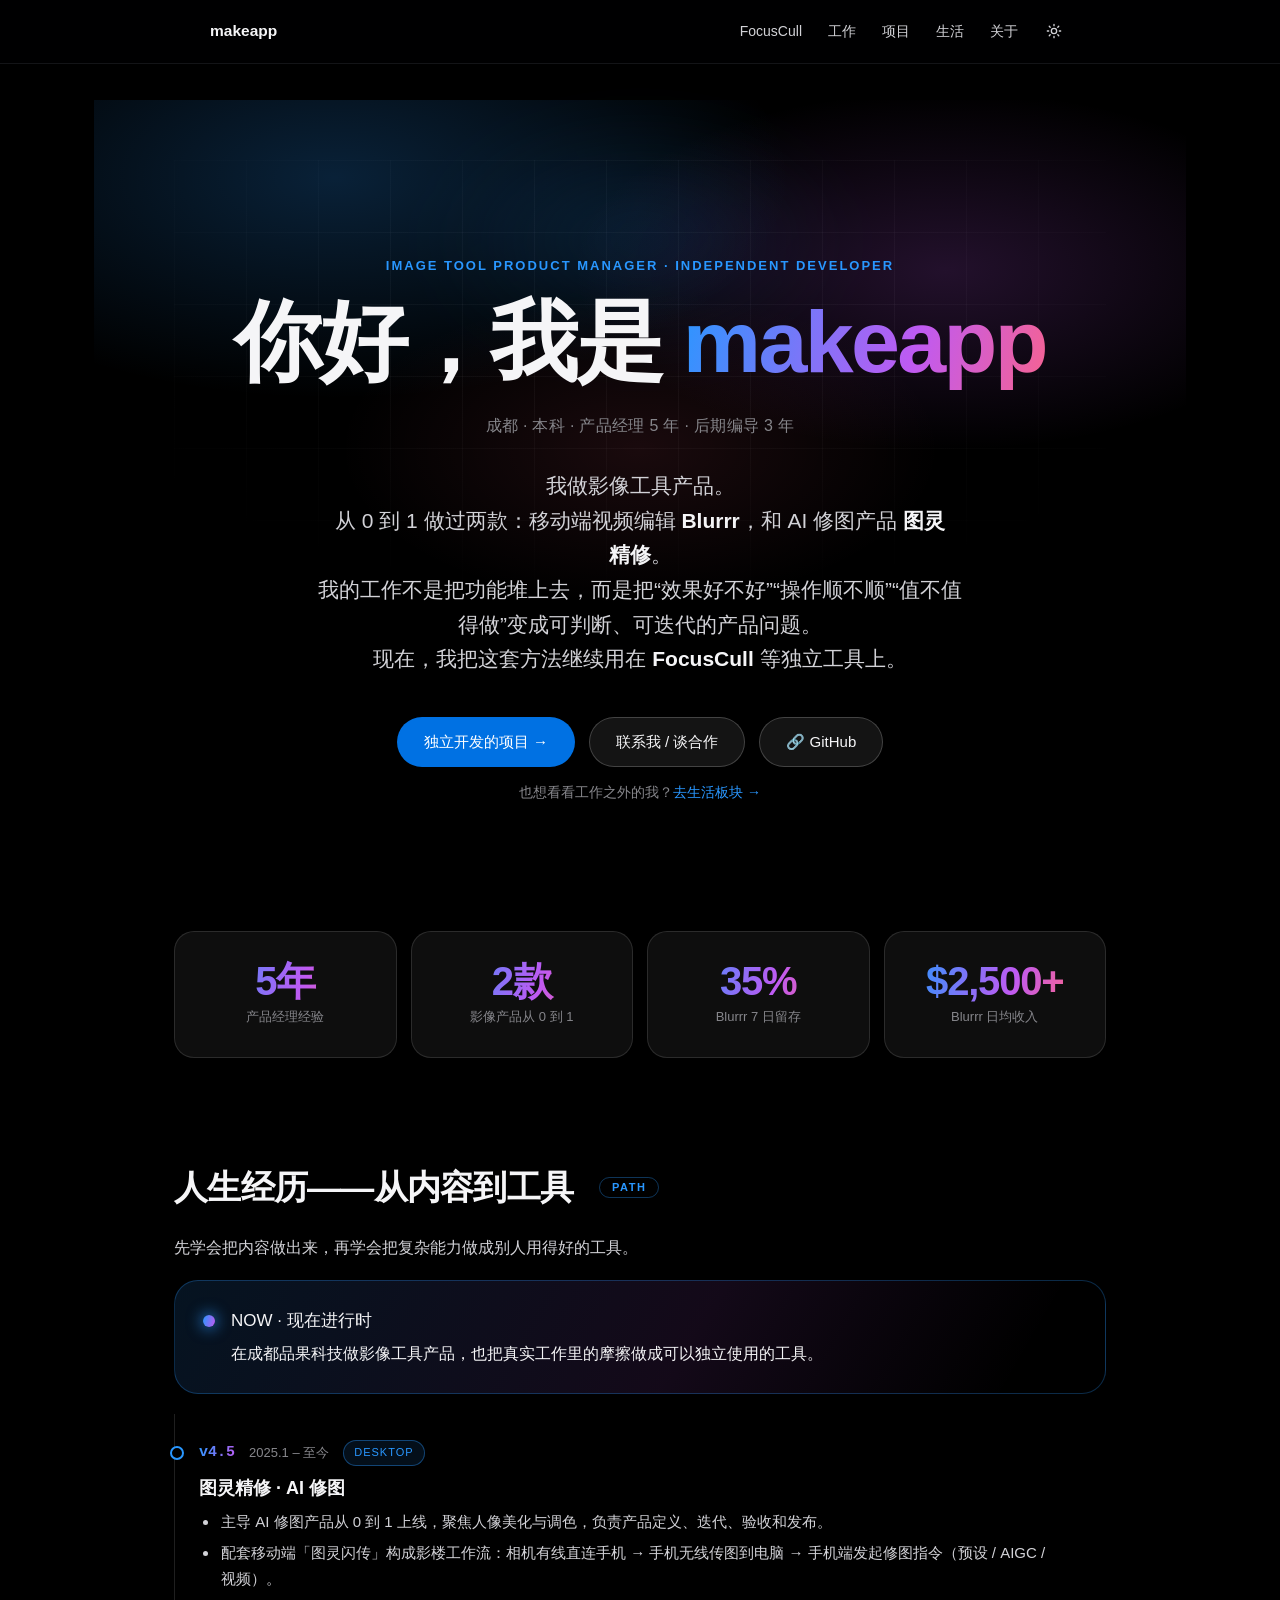
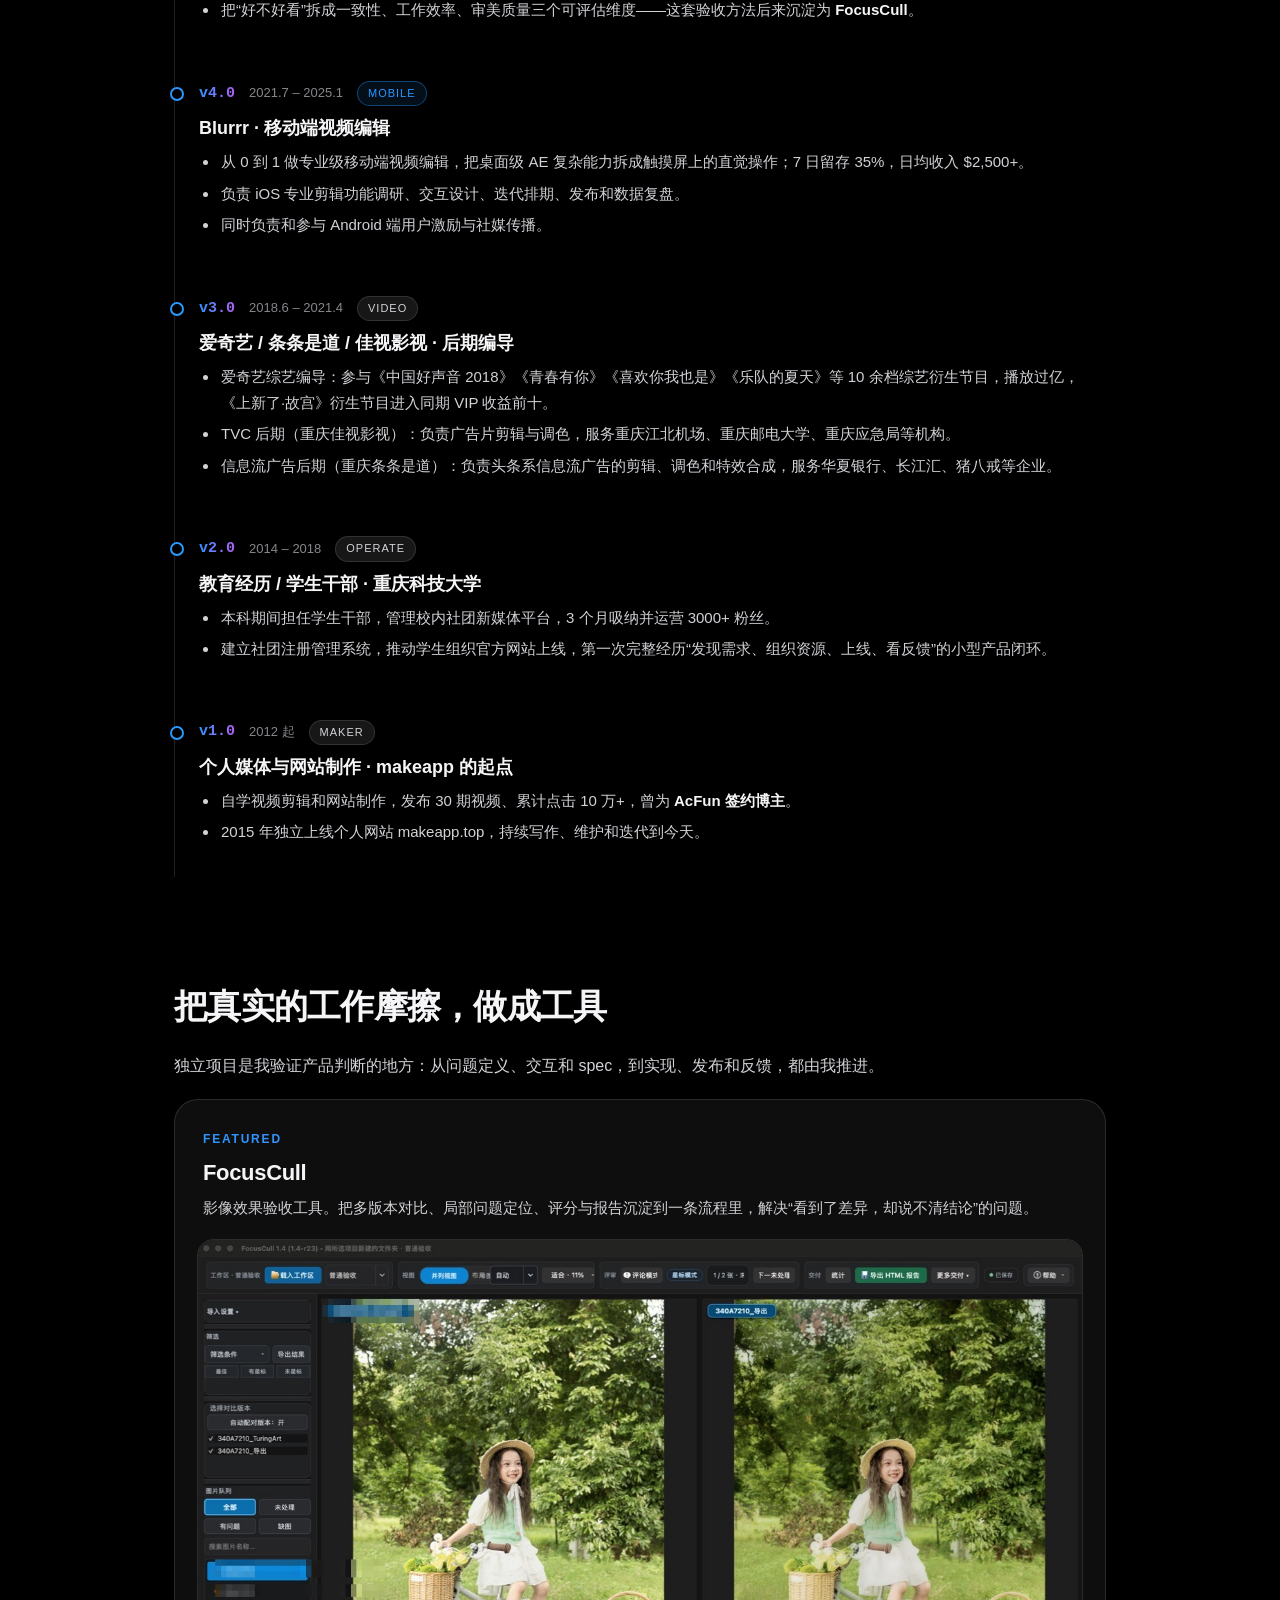
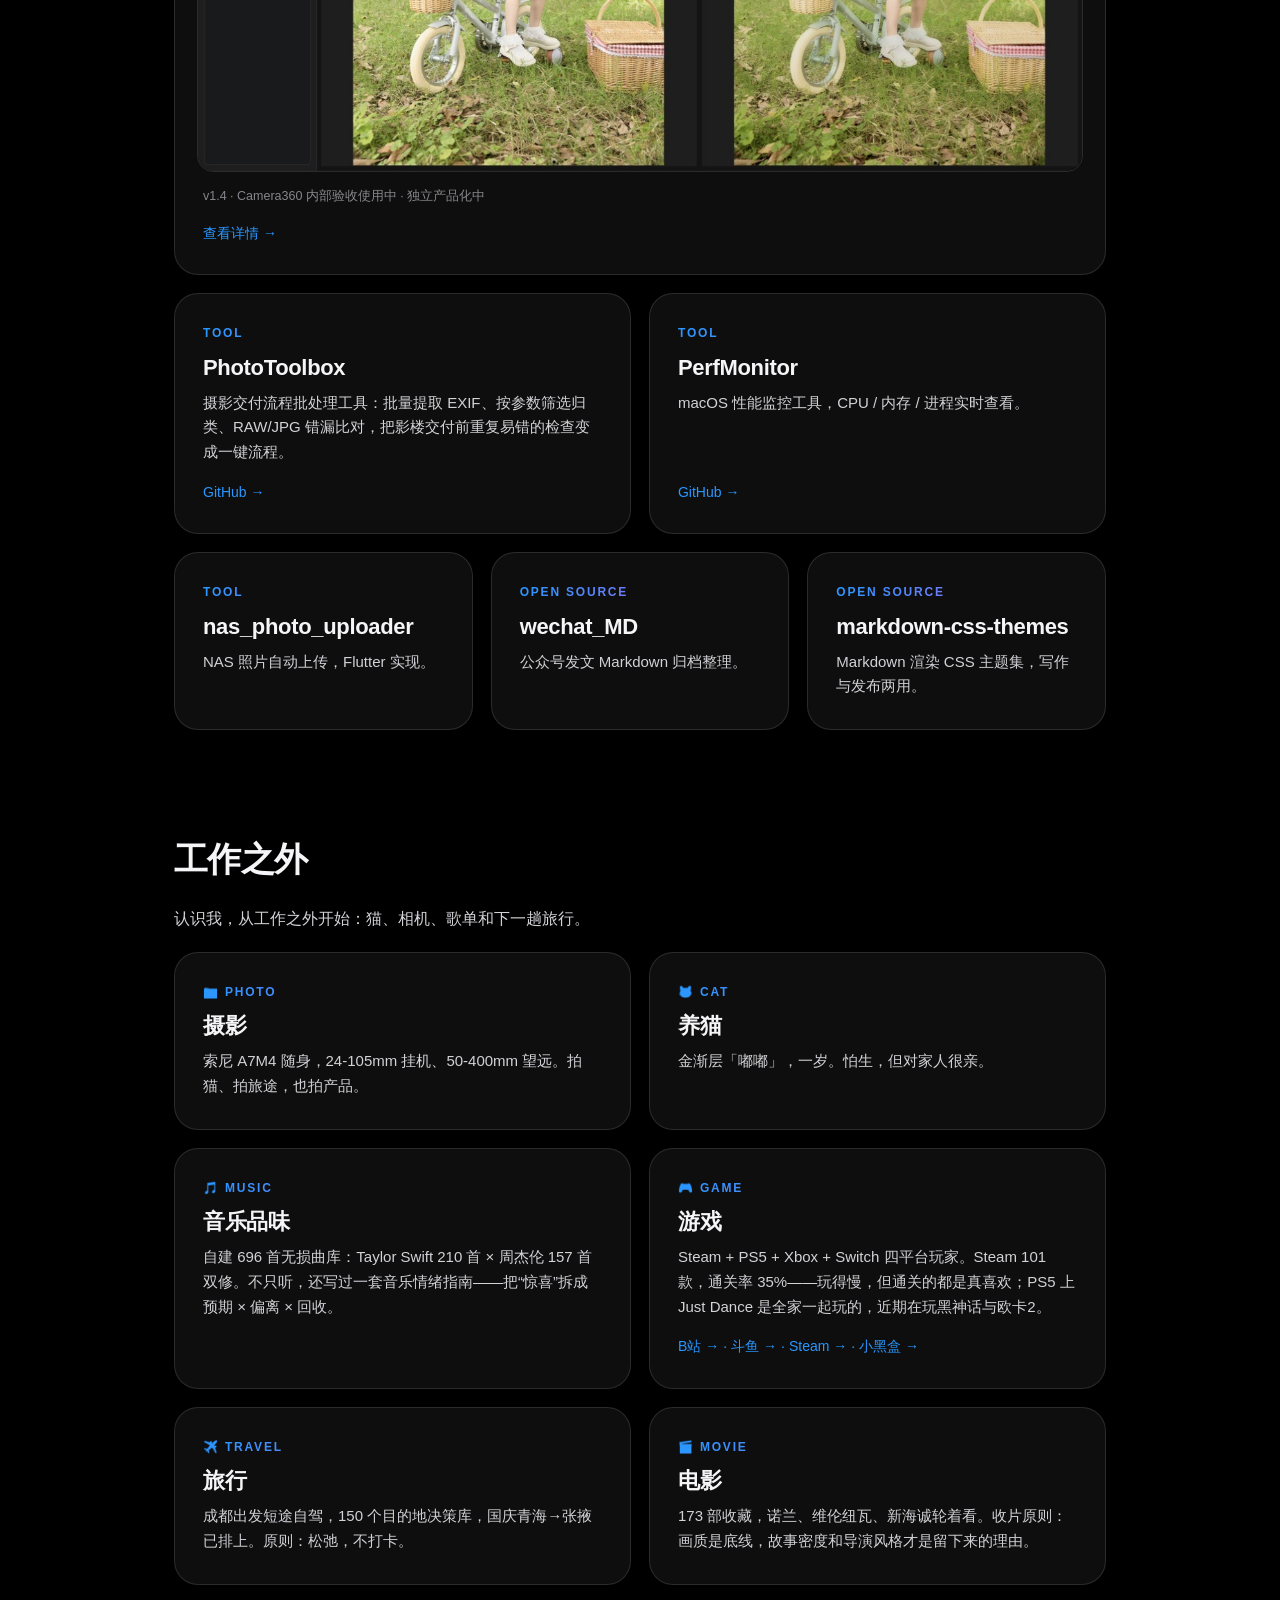
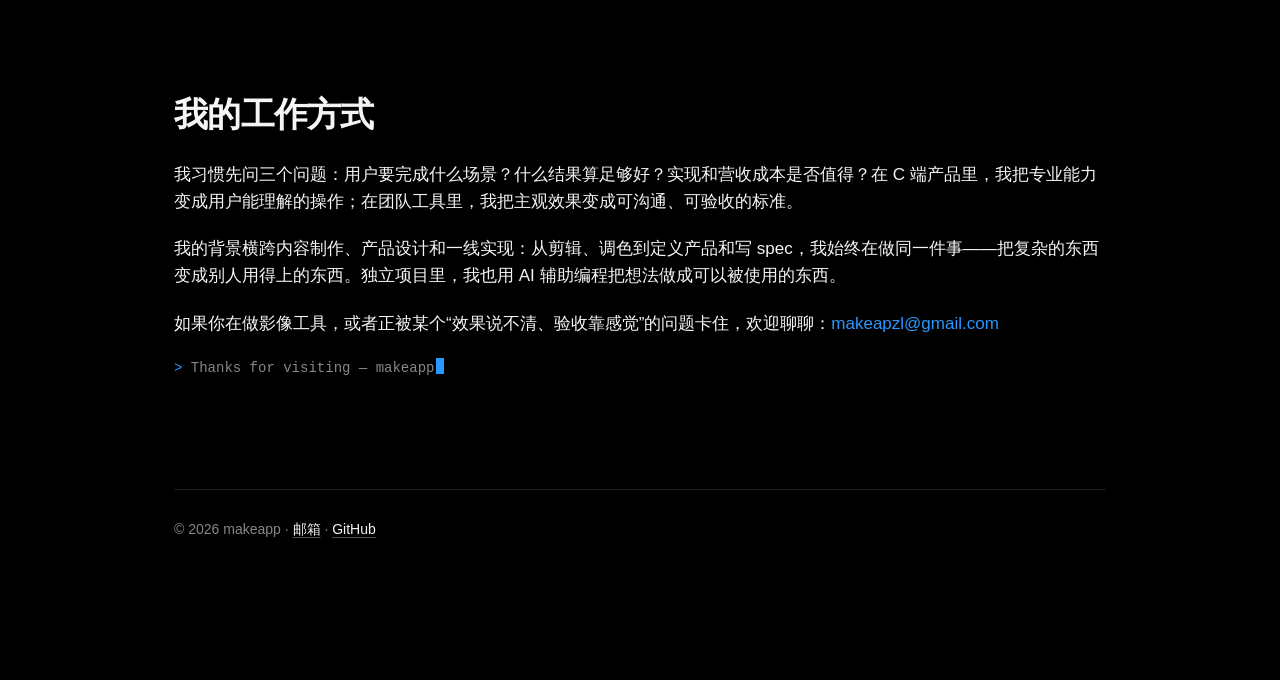
==== index.html @ 904ab768 "v7 Apple 质感正式版：全宽 FocusCull 卡 + 动效层 + 孤字修复" ====
<!DOCTYPE html>
<html lang="zh-CN">
<head>
  <meta charset="UTF-8">
  <meta name="viewport" content="width=device-width, initial-scale=1.0">
  <meta name="description" content="makeapp——影像工具产品经理与独立开发者。做过 Blurrr 移动端视频编辑、图灵精修 AI 修图，从 0 到 1 把复杂影像能力变成可用的产品。">
  <title>makeapp · 影像工具产品经理</title>
  <link rel="stylesheet" href="./site.css?v=7.2">
  <script src="./nav.js" defer></script>
  <script src="./effects.js" defer></script>
</head>
<body>
  <main class="site">

    <!-- ① Hero：你是谁 / 你能干嘛 / 怎么找你 -->
    <section id="hero" class="hero">
      <div class="hero-grid" aria-hidden="true"></div>
      <p class="kicker">IMAGE TOOL PRODUCT MANAGER · INDEPENDENT DEVELOPER</p>
      <h1 data-tilt>你好，我是 <span class="accent">makeapp</span></h1>
      <p class="meta">成都 · 本科 · 产品经理 5 年 · 后期编导 3 年</p>
      <p class="intro">我做影像工具产品。<br>从 0 到 1 做过两款：移动端视频编辑 <strong>Blurrr</strong>，和 AI 修图产品 <strong>图灵精修</strong>。<br>我的工作不是把功能堆上去，而是把“效果好不好”“操作顺不顺”“值不值得做”变成可判断、可迭代的产品问题。<br>现在，我把这套方法继续用在 <strong>FocusCull</strong> 等独立工具上。</p>

      <div class="contact-row">
        <a class="contact-btn contact-btn--dark" href="#projects">独立开发的项目 →</a>
        <a class="contact-btn contact-btn--light" href="mailto:makeapzl@gmail.com">联系我 / 谈合作</a>
        <a class="contact-btn contact-btn--light" href="https://github.com/makeaplo" target="_blank" rel="noreferrer">🔗 GitHub</a>
      </div>
      <p class="small" style="margin-top:14px;">也想看看工作之外的我？<a href="#life" class="cl-link">去生活板块 →</a></p>
    </section>

    <!-- ② 数据条：可验证的数字 -->
    <section class="statbar" aria-label="数据概览">
      <div class="stat"><b>5年</b><span>产品经理经验</span></div>
      <div class="stat"><b>2款</b><span>影像产品从 0 到 1</span></div>
      <div class="stat"><b>35%</b><span>Blurrr 7 日留存</span></div>
      <div class="stat"><b>$2,500+</b><span>Blurrr 日均收入</span></div>
    </section>

    <!-- ③ 工作经历：从内容到工具 -->
    <section id="work">
      <h2>人生经历——从内容到工具 <span class="cl-badge">PATH</span></h2>
      <p class="meta">先学会把内容做出来，再学会把复杂能力做成别人用得好的工具。</p>
      <div class="cl-wrap">
        <div class="cl-now">
          <span class="cl-dot"></span>
          <div>
            <span class="no">NOW · 现在进行时</span>
            <p class="cl-now-text">在成都品果科技做影像工具产品，也把真实工作里的摩擦做成可以独立使用的工具。</p>
          </div>
        </div>

        <div class="cl-list">
          <div class="cl-item">
            <div class="cl-head"><span class="cl-ver">v4.5</span><span class="cl-date">2025.1 – 至今</span><span class="cl-tag cl-tag--accent">DESKTOP</span></div>
            <div class="cl-title">图灵精修 · AI 修图</div>
            <ul class="cl-notes">
              <li>主导 AI 修图产品从 0 到 1 上线，聚焦人像美化与调色，负责产品定义、迭代、验收和发布。</li>
              <li>配套移动端「图灵闪传」构成影楼工作流：相机有线直连手机 → 手机无线传图到电脑 → 手机端发起修图指令（预设 / AIGC / 视频）。</li>
              <li>把“好不好看”拆成一致性、工作效率、审美质量三个可评估维度——这套验收方法后来沉淀为 <strong>FocusCull</strong>。</li>
            </ul>
          </div>

          <div class="cl-item">
            <div class="cl-head"><span class="cl-ver">v4.0</span><span class="cl-date">2021.7 – 2025.1</span><span class="cl-tag cl-tag--accent">MOBILE</span></div>
            <div class="cl-title">Blurrr · 移动端视频编辑</div>
            <ul class="cl-notes">
              <li>从 0 到 1 做专业级移动端视频编辑，把桌面级 AE 复杂能力拆成触摸屏上的直觉操作；7 日留存 35%，日均收入 $2,500+。</li>
              <li>负责 iOS 专业剪辑功能调研、交互设计、迭代排期、发布和数据复盘。</li>
              <li>同时负责和参与 Android 端用户激励与社媒传播。</li>
            </ul>
          </div>

          <div class="cl-item">
            <div class="cl-head"><span class="cl-ver">v3.0</span><span class="cl-date">2018.6 – 2021.4</span><span class="cl-tag">VIDEO</span></div>
            <div class="cl-title">爱奇艺 / 条条是道 / 佳视影视 · 后期编导</div>
            <ul class="cl-notes">
              <li>爱奇艺综艺编导：参与《中国好声音 2018》《青春有你》《喜欢你我也是》《乐队的夏天》等 10 余档综艺衍生节目，播放过亿，《上新了·故宫》衍生节目进入同期 VIP 收益前十。</li>
              <li>TVC 后期（重庆佳视影视）：负责广告片剪辑与调色，服务重庆江北机场、重庆邮电大学、重庆应急局等机构。</li>
              <li>信息流广告后期（重庆条条是道）：负责头条系信息流广告的剪辑、调色和特效合成，服务华夏银行、长江汇、猪八戒等企业。</li>
            </ul>
          </div>

          <div class="cl-item">
            <div class="cl-head"><span class="cl-ver">v2.0</span><span class="cl-date">2014 – 2018</span><span class="cl-tag">OPERATE</span></div>
            <div class="cl-title">教育经历 / 学生干部 · 重庆科技大学</div>
            <ul class="cl-notes">
              <li>本科期间担任学生干部，管理校内社团新媒体平台，3 个月吸纳并运营 3000+ 粉丝。</li>
              <li>建立社团注册管理系统，推动学生组织官方网站上线，第一次完整经历“发现需求、组织资源、上线、看反馈”的小型产品闭环。</li>
            </ul>
          </div>

          <div class="cl-item">
            <div class="cl-head"><span class="cl-ver">v1.0</span><span class="cl-date">2012 起</span><span class="cl-tag">MAKER</span></div>
            <div class="cl-title">个人媒体与网站制作 · makeapp 的起点</div>
            <ul class="cl-notes">
              <li>自学视频剪辑和网站制作，发布 30 期视频、累计点击 10 万+，曾为 <strong>AcFun 签约博主</strong>。</li>
              <li>2015 年独立上线个人网站 makeapp.top，持续写作、维护和迭代到今天。</li>
            </ul>
          </div>

        </div>
      </div>
    </section>



    <!-- ④ 个人项目 -->
    <section id="projects">
      <h2>把真实的工作摩擦，做成工具</h2>
      <p class="meta">独立项目是我验证产品判断的地方：从问题定义、交互和 spec，到实现、发布和反馈，都由我推进。</p>
      <div class="bento">
        <a class="card card--wide" href="./focuscull/">
          <span class="no">FEATURED</span>
          <span class="t">FocusCull</span>
          <p class="d">影像效果验收工具。把多版本对比、局部问题定位、评分与报告沉淀到一条流程里，解决“看到了差异，却说不清结论”的问题。</p>
          <div class="card-media"><img src="./focuscull/focuscull-real.jpg" alt="FocusCull 1.4 真实运行界面：并列对比、版本选择和验收工具栏" loading="lazy"></div>
          <span class="aud">v1.4 · Camera360 内部验收使用中 · 独立产品化中</span>
          <span class="go">查看详情 →</span>
        </a>

        <a class="card card--half" href="https://github.com/makeaplo/photo_toolbox" target="_blank" rel="noreferrer">
          <span class="no">TOOL</span>
          <span class="t">PhotoToolbox</span>
          <p class="d">摄影交付流程批处理工具：批量提取 EXIF、按参数筛选归类、RAW/JPG 错漏比对，把影楼交付前重复易错的检查变成一键流程。</p>
          <span class="go">GitHub →</span>
        </a>

        <a class="card card--half" href="https://github.com/makeaplo/PerfMonitor" target="_blank" rel="noreferrer">
          <span class="no">TOOL</span>
          <span class="t">PerfMonitor</span>
          <p class="d">macOS 性能监控工具，CPU / 内存 / 进程实时查看。</p>
          <span class="go">GitHub →</span>
        </a>

        <a class="card card--third" href="https://github.com/makeaplo/nas_photo_uploader" target="_blank" rel="noreferrer">
          <span class="no">TOOL</span>
          <span class="t">nas_photo_uploader</span>
          <p class="d">NAS 照片自动上传，Flutter 实现。</p>
        </a>

        <a class="card card--third" href="https://github.com/makeaplo/wechat_MD" target="_blank" rel="noreferrer">
          <span class="no">OPEN SOURCE</span>
          <span class="t">wechat_MD</span>
          <p class="d">公众号发文 Markdown 归档整理。</p>
        </a>

        <a class="card card--third" href="https://github.com/makeaplo/markdown-css-themes" target="_blank" rel="noreferrer">
          <span class="no">OPEN SOURCE</span>
          <span class="t">markdown-css-themes</span>
          <p class="d">Markdown 渲染 CSS 主题集，写作与发布两用。</p>
        </a>
      </div>
    </section>

    <!-- ⑤ 生活 -->
    <section id="life">
      <h2>工作之外</h2>
      <p class="meta">认识我，从工作之外开始：猫、相机、歌单和下一趟旅行。</p>
      <div class="bento">
        <div class="card card--half">
          <span class="no">📷 PHOTO</span>
          <span class="t">摄影</span>
          <p class="d">索尼 A7M4 随身，24-105mm 挂机、50-400mm 望远。拍猫、拍旅途，也拍产品。</p>
        </div>
        <div class="card card--half">
          <span class="no">🐱 CAT</span>
          <span class="t">养猫</span>
          <p class="d">金渐层「嘟嘟」，一岁。怕生，但对家人很亲。</p>
        </div>
        <div class="card card--half">
          <span class="no">🎵 MUSIC</span>
          <span class="t">音乐品味</span>
          <p class="d">自建 696 首无损曲库：Taylor Swift 210 首 × 周杰伦 157 首双修。不只听，还写过一套音乐情绪指南——把“惊喜”拆成预期 × 偏离 × 回收。</p>
        </div>
        <div class="card card--half">
          <span class="no">🎮 GAME</span>
          <span class="t">游戏</span>
          <p class="d">Steam + PS5 + Xbox + Switch 四平台玩家。Steam 101 款，通关率 35%——玩得慢，但通关的都是真喜欢；PS5 上 Just Dance 是全家一起玩的，近期在玩黑神话与欧卡2。</p>
          <span class="go"><a href="https://space.bilibili.com/164620" target="_blank" rel="noreferrer">B站 →</a> · <a href="https://www.douyu.com/3869" target="_blank" rel="noreferrer">斗鱼 →</a> · <a href="https://steamcommunity.com/profiles/76561198073465820/" target="_blank" rel="noreferrer">Steam →</a> · <a href="https://web.xiaoheihe.cn/account/game_asset_statistic/home?user_id=15076061" target="_blank" rel="noreferrer">小黑盒 →</a></span>
        </div>
        <div class="card card--half">
          <span class="no">✈️ TRAVEL</span>
          <span class="t">旅行</span>
          <p class="d">成都出发短途自驾，150 个目的地决策库，国庆青海→张掖已排上。原则：松弛，不打卡。</p>
        </div>
        <div class="card card--half">
          <span class="no">🎬 MOVIE</span>
          <span class="t">电影</span>
          <p class="d">173 部收藏，诺兰、维伦纽瓦、新海诚轮着看。收片原则：画质是底线，故事密度和导演风格才是留下来的理由。</p>
        </div>
      </div>
    </section>

    <!-- ⑥ 关于 -->
    <section id="about">
      <h2>我的工作方式</h2>
      <p>我习惯先问三个问题：用户要完成什么场景？什么结果算足够好？实现和营收成本是否值得？在 C 端产品里，我把专业能力变成用户能理解的操作；在团队工具里，我把主观效果变成可沟通、可验收的标准。</p>
      <p>我的背景横跨内容制作、产品设计和一线实现：从剪辑、调色到定义产品和写 spec，我始终在做同一件事——把复杂的东西变成别人用得上的东西。独立项目里，我也用 AI 辅助编程把想法做成可以被使用的东西。</p>
      <p>如果你在做影像工具，或者正被某个“效果说不清、验收靠感觉”的问题卡住，欢迎聊聊：<a href="mailto:makeapzl@gmail.com" class="cl-link">makeapzl@gmail.com</a></p>
    </section>

    <!-- ⑦ 页脚 -->
    <footer class="site-footer">
      <p class="small">© <span id="year">2026</span> makeapp · <a href="mailto:makeapzl@gmail.com">邮箱</a> · <a href="https://github.com/makeaplo" target="_blank" rel="noreferrer">GitHub</a></p>
    </footer>

  </main>
  <script>document.getElementById('year').textContent = new Date().getFullYear();</script>
</body>
</html>
---- site.css ----
/* 个人网站 v7 · Apple 质感（深黑画布 #000 + 蓝→紫→粉多彩渐变）
 * 风格参考：apple.com.cn 产品页 —— 超大排版 / 渐变标题 / 玻璃卡片 / 大圆角 / 沉浸光晕
 * 改风格 = 只改 :root 变量 + 少量圆角/字号
 */
:root {
  --bg: #000000;
  --bg-soft: #08080a;
  --text: #f5f5f7;
  --muted: #d2d2d7;
  --light: #86868b;
  --fill: rgba(255, 255, 255, .055);
  --fill-strong: rgba(255, 255, 255, .09);
  --link: var(--text);
  --link-underline: rgba(245, 245, 247, .32);
  --link-underline-hover: var(--text);
  --code-bg: #0c0c0e;
  --invert-bg: #0071e3;            /* Apple 蓝按钮 */
  --invert-text: #ffffff;
  --accent: #2997ff;               /* Apple 链接蓝 */
  --accent-2: #bf5af2;             /* 紫 */
  --accent-3: #ff6482;             /* 粉 */
  --hairline: rgba(255, 255, 255, .12);
  --max: 980px;                    /* Apple 容器更宽，排版更舒展 */
  --sans: "SF Pro Display", "Inter", ui-sans-serif, -apple-system, BlinkMacSystemFont, "PingFang SC", "Microsoft YaHei", sans-serif;
  color-scheme: dark;
}
:root[data-theme="light"] {
  --bg: #ffffff;
  --bg-soft: #fafafa;
  --text: #1d1d1f;
  --muted: #424245;
  --light: #86868b;
  --fill: rgba(0, 0, 0, .045);
  --fill-strong: rgba(0, 0, 0, .08);
  --link: var(--text);
  --link-underline: rgba(29, 29, 31, .3);
  --link-underline-hover: var(--text);
  --code-bg: #f5f5f7;
  --invert-bg: #0071e3;
  --invert-text: #ffffff;
  --accent: #0066cc;
  --accent-2: #af52de;
  --accent-3: #ff375f;
  --hairline: rgba(0, 0, 0, .12);
  color-scheme: light;
}
* { box-sizing: border-box; }
html { scroll-behavior: smooth; scroll-padding-top: 88px; }
body {
  margin: 0; color: var(--text); background: var(--bg);
  font-family: var(--sans); font-size: 17px; line-height: 1.6;
  -webkit-font-smoothing: antialiased; text-rendering: optimizeLegibility;
  transition: background-color 180ms ease, color 180ms ease;
}
.site { max-width: var(--max); margin: 0 auto; padding: 96px 24px 120px; }

/* ---- Hero：Apple 式超大标题 + 渐变 + 沉浸光晕 ---- */
.hero {
  position: relative;
  padding: 96px 0 52px;
  text-align: center;              /* Apple 居中排版 */
  perspective: 900px;              /* 3D 视差景深（h1 tilt 前提） */
  /* 滚动淡出由 effects.js 直接写 inline opacity/transform */
}
.hero::before {
  content: ""; position: absolute; inset: -60px -80px 0;
  background:
    radial-gradient(700px 340px at 22% 10%, rgba(41,151,255,.22), transparent 65%),
    radial-gradient(620px 300px at 78% 22%, rgba(191,90,242,.18), transparent 60%),
    radial-gradient(500px 260px at 50% 45%, rgba(255,100,130,.10), transparent 60%);
  animation: heroGlow 9s ease-in-out infinite alternate;  /* 光晕呼吸 */
  pointer-events: none;
  z-index: -1;
}
@keyframes heroGlow {
  0%   { opacity: .85; transform: scale(1); }
  100% { opacity: 1.15; transform: scale(1.06); }
}
.hero::after {
  content: ""; position: absolute; left: 50%; top: -40px;
  transform: translateX(-50%);
  width: 420px; height: 240px;
  background: radial-gradient(closest-side, rgba(41,151,255,.14), transparent);
  filter: blur(30px);
  animation: heroPulse 5s ease-in-out infinite alternate;
  pointer-events: none; z-index: -2;
}
@keyframes heroPulse {
  0%   { opacity: .7; }
  100% { opacity: 1.2; }
}
.hero-grid {
  position: absolute; inset: 0; z-index: -3; pointer-events: none;
  background-image:
    linear-gradient(rgba(245,245,247,.04) 1px, transparent 1px),
    linear-gradient(90deg, rgba(245,245,247,.04) 1px, transparent 1px);
  background-size: 72px 72px;
  mask-image: radial-gradient(800px 400px at 50% 20%, #000 30%, transparent 75%);
  -webkit-mask-image: radial-gradient(800px 400px at 50% 20%, #000 30%, transparent 75%);
}
.hero h1 {
  font-size: clamp(44px, 7.5vw, 88px);
  line-height: 1.03;
  letter-spacing: -0.03em;
  font-weight: 700;
  margin-bottom: 26px;
  transform-style: preserve-3d;
  will-change: transform;
}
.hero h1 .accent {
  background: linear-gradient(105deg, #2997ff 0%, #bf5af2 30%, #ff6482 50%, #bf5af2 70%, #2997ff 100%);
  background-size: 220% auto;
  -webkit-background-clip: text; background-clip: text;
  -webkit-text-fill-color: transparent; color: transparent;
  animation: gradientFlow 7s ease-in-out infinite;   /* 渐变流光 */
}
@keyframes gradientFlow {
  0%   { background-position: 0% center; }
  50%  { background-position: 100% center; }
  100% { background-position: 0% center; }
}
/* 3D 视差（由 effects.js 写 --rx/--ry 变量） */
.hero h1[data-tilt] {
  transform: rotateX(var(--rx, 0deg)) rotateY(var(--ry, 0deg));
  transition: transform 120ms linear;
}
.hero .meta {
  font-size: 16px; letter-spacing: 0.02em; color: var(--light);
  margin-bottom: 30px;
}
.hero .intro {
  font-size: 21px; max-width: 660px; margin: 0 auto;
  color: var(--muted); line-height: 1.65;
}
.hero .intro strong { color: var(--text); }
@media (prefers-reduced-motion: reduce) {
  .hero h1[data-tilt] { transform: none !important; }
  .hero h1 .accent { animation: none; background: linear-gradient(105deg, #2997ff, #bf5af2); }
  .hero::before, .hero::after { animation: none; }
}

/* ---- 数据条：大数字 + 渐变 ---- */
.statbar {
  display: grid; grid-template-columns: repeat(4, 1fr); gap: 14px;
  margin: 56px 0 12px;
}
.stat {
  background: var(--fill);
  border: 1px solid var(--hairline);
  border-radius: 20px;              /* Apple 大圆角 */
  padding: 28px 24px;
  text-align: center;
  transition: transform 200ms ease, background-color 200ms ease, border-color 200ms ease;
}
.stat:hover { transform: translateY(-3px); background: var(--fill-strong); border-color: rgba(41,151,255,.3); }
.stat b {
  display: block; font-size: 40px; font-weight: 700; letter-spacing: -0.03em; line-height: 1.05;
  background: linear-gradient(105deg, #2997ff 0%, #bf5af2 60%, #ff6482 100%);
  -webkit-background-clip: text; background-clip: text;
  -webkit-text-fill-color: transparent; color: transparent;
}
.stat span { font-size: 13px; color: var(--light); }
@media (max-width: 640px) { .statbar { grid-template-columns: repeat(2, 1fr); } .stat b { font-size: 30px; } }

/* ---- Bento 网格：Apple 大圆角卡片墙 ---- */
.bento {
  display: grid; grid-template-columns: repeat(6, 1fr); gap: 18px;
  margin: 12px 0 10px;
}
.bento .card { margin: 0; }
.bento .card--wide { grid-column: span 6; }
.bento .card--tall { grid-row: span 2; }
.bento .card--half { grid-column: span 3; }
.bento .card--third { grid-column: span 2; }
@media (max-width: 860px) {
  .bento { grid-template-columns: repeat(2, 1fr); }
  .bento .card--wide, .bento .card--half, .bento .card--third { grid-column: span 2; }
}
@media (max-width: 560px) { .bento { grid-template-columns: 1fr; } }
.card {
  position: relative; display: flex; flex-direction: column; gap: 10px;
  padding: 30px 28px; border-radius: 24px; text-decoration: none;
  color: var(--text);
  background: var(--fill);
  border: 1px solid var(--hairline);
  backdrop-filter: blur(20px);      /* 玻璃拟态 */
  -webkit-backdrop-filter: blur(20px);
  transform-style: preserve-3d;     /* 3D 倾斜 */
  transition: transform 240ms cubic-bezier(.2,.7,.3,1.2), background-color 200ms ease, border-color 200ms ease, box-shadow 240ms ease;
}
/* 追光：鼠标位置的光晕（JS 写 --mx/--my） */
.card::before {
  content: ""; position: absolute; inset: 0; border-radius: inherit;
  background: radial-gradient(420px circle at var(--mx, 50%) var(--my, 50%), rgba(41,151,255,.14), transparent 55%);
  opacity: 0; transition: opacity 300ms ease; pointer-events: none; z-index: 0;
}
.card:hover::before { opacity: 1; }
.card > * { position: relative; z-index: 1; }   /* 内容浮在追光之上 */
.card:hover {
  background: var(--fill-strong);
  transform: translateY(-4px) rotateX(var(--rx, 0deg)) rotateY(var(--ry, 0deg));
  border-color: rgba(41,151,255,.35);
  box-shadow: 0 18px 50px rgba(0,0,0,.45), 0 0 0 1px rgba(41,151,255,.08), 0 0 40px rgba(41,151,255,.10);
  color: var(--text);
}
.card .no {
  font-size: 12px; letter-spacing: 1.8px; font-weight: 600; text-transform: uppercase;
  background: linear-gradient(105deg, #2997ff, #bf5af2);
  -webkit-background-clip: text; background-clip: text;
  -webkit-text-fill-color: transparent; color: transparent;
}
.card .t { font-size: 22px; font-weight: 700; letter-spacing: -0.015em; }
.card .d { font-size: 15px; color: var(--muted); line-height: 1.65; margin: 0; }
.card .aud { font-size: 12.5px; color: var(--light); margin-top: 6px; }
.card .go {
  display: inline-flex; align-items: center; gap: 4px; font-size: 14px; font-weight: 500;
  color: var(--accent); text-decoration: none; margin-top: auto; padding-top: 10px;
  transition: gap 140ms ease;
}
.card:hover .go { gap: 8px; }
.card .go a { color: var(--accent); text-decoration: none; }
.card .go a:hover { text-decoration: underline; text-underline-offset: 3px; }
/* 卡片内的迷你示意图（FocusCull 大卡） */
.card-media {
  margin: 12px -6px 2px; border-radius: 16px; overflow: hidden;
  border: 1px solid var(--hairline);
}
.card-media img { display: block; width: 100%; height: auto; }

/* 行式列表 */
.rowitem { padding: 22px 0; border-bottom: 1px solid var(--hairline); }
.rowitem:last-child { border-bottom: none; }
.rowitem h3 { margin: 0 0 6px; display: flex; align-items: center; gap: 8px; }
.rowitem p { margin: 0; color: var(--muted); font-size: 16px; }

/* ---- 排版基线 ---- */
h1, h2, h3, h4 { margin: 0; line-height: 1.12; font-weight: 700; letter-spacing: -0.02em; }
h1 { margin-bottom: 24px; font-size: 52px; letter-spacing: -0.03em; }
h2 {
  margin-top: 110px; margin-bottom: 28px;
  font-size: 34px; letter-spacing: -0.022em;
}
/* h2 内的 badge（如 PATH）用 flex 保证不孤立换行 */
h2 .cl-badge {
  white-space: nowrap; flex-shrink: 0; display: inline-block;
}
h2 {
  display: flex; align-items: center; flex-wrap: wrap; gap: 10px 14px;
}
h3 { margin-top: 32px; margin-bottom: 10px; font-size: 19px; }
p { margin: 0 0 20px; }
/* 中文排版兜底：避免行首悬挂标点、避免单词/数字被拆断 */
p, .d, .cl-notes li, .meta, .intro, .cl-summary-note {
  text-wrap: pretty;               /* 防最后一行孤字 */
  overflow-wrap: break-word;
}
p, .d, .cl-notes li, .meta, .intro, .cl-summary-note::first-letter {
  hanging-punctuation: first;      /* 标点悬挂（支持则启用，不支持无害） */
}
ul, ol { margin: 0 0 22px 1.4em; padding: 0; }
li { margin: 8px 0; padding-left: 2px; }
a {
  color: var(--link); text-decoration-line: underline; text-decoration-thickness: 1px;
  text-underline-offset: 3px; text-decoration-color: var(--link-underline);
  transition: text-decoration-color 140ms ease;
}
a:hover { text-decoration-color: var(--link-underline-hover); }
.meta { color: var(--muted); font-size: 16px; }
.small { color: var(--light); font-size: 14px; }
.kicker {
  color: var(--accent); font-size: 13px; font-weight: 600;
  letter-spacing: 2px; margin: 0 0 20px; text-transform: uppercase;
}

/* ---- 联系按钮：Apple 胶囊按钮 ---- */
.contact-row { display: flex; gap: 14px; flex-wrap: wrap; align-items: center; justify-content: center; margin: 40px 0 12px; }
.contact-btn {
  display: inline-flex; align-items: center; gap: 8px; padding: 12px 26px;
  border: 1px solid transparent; border-radius: 980px;   /* 胶囊 */
  font-size: 15px; font-weight: 500; text-decoration: none; cursor: pointer;
  transition: transform 160ms ease, background-color 160ms ease, border-color 160ms ease, box-shadow 160ms ease;
}
.contact-btn:hover { transform: translateY(-1px); }
.contact-btn--dark {
  background: #0071e3; color: #fff;
}
.contact-btn--dark:hover { background: #0077ed; box-shadow: 0 4px 20px rgba(0,113,227,.4); }
.contact-btn--light {
  background: rgba(255,255,255,.08); color: var(--text); border-color: rgba(255,255,255,.2);
}
.contact-btn--light:hover { background: rgba(255,255,255,.14); }

/* 卡片：深色面板 + hairline 边框 */
.cards { display: grid; grid-template-columns: 1fr 1fr; gap: 18px; margin: 8px 0 10px; }
@media (max-width: 620px) { .cards { grid-template-columns: 1fr; } }
.card {
  display: flex; flex-direction: column; gap: 6px; padding: 30px 28px;
  border-radius: 24px; text-decoration: none;
  color: var(--text); background: var(--fill);
  border: 1px solid var(--hairline);
  transform-style: preserve-3d;
  transition: transform 240ms cubic-bezier(.2,.7,.3,1.2), background-color 200ms ease, border-color 200ms ease;
}
.card::before {
  content: ""; position: absolute; inset: 0; border-radius: inherit;
  background: radial-gradient(420px circle at var(--mx, 50%) var(--my, 50%), rgba(41,151,255,.14), transparent 55%);
  opacity: 0; transition: opacity 300ms ease; pointer-events: none; z-index: 0;
}
.card:hover::before { opacity: 1; }
.card > * { position: relative; z-index: 1; }
.card:hover {
  background: var(--fill-strong); transform: translateY(-4px) rotateX(var(--rx, 0deg)) rotateY(var(--ry, 0deg)); color: var(--text);
  border-color: rgba(41,151,255,.3);
}
.cards--lines { display: block; }
.cards--lines .card {
  border-radius: 0; background: transparent; border: none;
  border-bottom: 1px solid var(--hairline); padding: 22px 0;
}
.cards--lines .card:hover { background: transparent; transform: none; border-bottom-color: var(--hairline); }
.cards--lines .card:last-child { border-bottom: none; }
.cards--lines .card .t { display: block; margin-top: 2px; }
.cards--lines .card .d { margin-top: 6px; }
.card .no { font-size: 12px; letter-spacing: 1.8px; color: var(--accent); font-weight: 600; text-transform: uppercase; }
.card .t { font-size: 22px; font-weight: 700; letter-spacing: -0.015em; }
.card .d { font-size: 15px; color: var(--muted); line-height: 1.65; margin: 0; }
.card .aud { font-size: 12.5px; color: var(--light); margin-top: 6px; }
.card .go {
  display: inline-flex; align-items: center; gap: 4px; font-size: 14px; font-weight: 500;
  color: var(--accent); text-decoration: none; margin-top: auto; padding-top: 10px;
  transition: gap 140ms ease;
}
.card:hover .go { gap: 8px; }

/* ---- Changelog 版工作经历（版本线）---- */
.cl-badge {
  font-size: 11px; letter-spacing: 1.5px; color: var(--accent);
  border: 1px solid rgba(41,151,255,.35); border-radius: 980px;
  padding: 3px 12px; margin-left: 12px; vertical-align: 5px; font-weight: 600;
}
.cl-wrap { display: flex; flex-direction: column; gap: 20px; }
.cl-now {
  display: flex; gap: 16px; align-items: flex-start;
  padding: 26px 28px; border-radius: 24px;
  background: linear-gradient(120deg, rgba(41,151,255,.13), rgba(191,90,242,.10) 55%, transparent 90%);
  border: 1px solid rgba(41,151,255,.28);
}
.cl-dot {
  width: 12px; height: 12px; border-radius: 50%; margin-top: 8px; flex-shrink: 0;
  background: linear-gradient(105deg, #2997ff, #bf5af2);
  box-shadow: 0 0 14px 3px rgba(41,151,255,.55);
  animation: blink 1.4s ease-in-out infinite;
}
.cl-now-text { margin: 6px 0 0; font-size: 16px; color: var(--text); line-height: 1.7; }
.cl-list { display: flex; flex-direction: column; }
.cl-item {
  padding: 26px 6px 26px 24px; border-left: 1px solid var(--hairline);
  position: relative;
}
.cl-item::before {
  content: ""; position: absolute; left: -5.5px; top: 32px;
  width: 10px; height: 10px; border-radius: 50%; background: var(--bg);
  border: 2px solid var(--accent);
  transition: box-shadow 200ms ease;
}
.cl-item:hover::before { box-shadow: 0 0 10px 2px rgba(41,151,255,.5); }
.cl-item:hover { background: rgba(255,255,255,.03); border-radius: 0 18px 18px 0; }
.cl-summary { cursor: pointer; list-style: none; outline: none; }
.cl-summary::-webkit-details-marker { display: none; }
.cl-summary:focus-visible { outline: 2px solid var(--accent); outline-offset: 6px; border-radius: 6px; }
.cl-toggle { margin-left: auto; color: var(--light); font-size: 12px; }
.cl-toggle::after { content: "展开"; }
.cl-group[open] .cl-toggle { color: var(--accent); }
.cl-group[open] .cl-toggle::after { content: "收起"; }
.cl-summary .cl-title { display: block; }
.cl-summary-note { margin: 8px 0 0; max-width: 720px; color: var(--muted); font-size: 15px; line-height: 1.7; }
.cl-group-body { margin-top: 18px; padding: 4px 0 0 14px; border-top: 1px solid var(--hairline); }
.cl-subitem { padding: 16px 0; border-bottom: 1px solid var(--hairline); }
.cl-subitem:last-child { border-bottom: none; }
.cl-subhead { display: flex; align-items: center; gap: 10px; flex-wrap: wrap; }
.cl-subtitle { margin: 5px 0 3px; font-size: 16px; font-weight: 600; }
.cl-subitem p { margin: 0; color: var(--muted); font-size: 15px; line-height: 1.7; }
.cl-head { display: flex; align-items: center; gap: 14px; flex-wrap: wrap; }
.cl-ver {
  font-family: "SF Mono", ui-monospace, Menlo, monospace; font-size: 15px; font-weight: 700;
  background: linear-gradient(105deg, #2997ff, #bf5af2);
  -webkit-background-clip: text; background-clip: text;
  -webkit-text-fill-color: transparent; color: transparent;
}
.cl-date { font-size: 13px; color: var(--light); }
.cl-tag {
  font-size: 11px; letter-spacing: 1px; padding: 3px 10px; border-radius: 980px;
  background: var(--fill-strong); border: 1px solid var(--hairline); color: var(--muted);
}
.cl-tag--accent {
  color: var(--accent); border-color: rgba(41,151,255,.4); background: rgba(41,151,255,.1);
}
.cl-title { font-size: 18px; font-weight: 600; margin: 8px 0 6px; }
.cl-notes { margin: 0; padding-left: 20px; }
.cl-notes li { font-size: 15px; color: var(--muted); line-height: 1.7; margin: 6px 0; }
.cl-notes strong { color: var(--text); }

/* changelog 内链接 */
.cl-link { color: var(--accent); text-decoration: none; }
.cl-link:hover { text-decoration: underline; }

/* ---- 页脚 ---- */
.site-footer {
  margin-top: 110px; padding-top: 28px;
  border-top: 1px solid var(--hairline);
  color: var(--light);
}

/* ---- 滚动渐入（effects.js 加 .reveal 类）---- */
.reveal {
  opacity: 0;
  transform: translateY(26px);
  transition: opacity 700ms cubic-bezier(.22,.7,.3,1), transform 700ms cubic-bezier(.22,.7,.3,1);
}
.reveal.in { opacity: 1; transform: none; }
@media (prefers-reduced-motion: reduce) {
  .reveal { opacity: 1; transform: none; transition: none; }
}

/* ---- 顶部滚动进度条（effects.js 注入）---- */
.scroll-progress {
  position: fixed; top: 0; left: 0; height: 3px; width: 0;
  background: linear-gradient(90deg, #2997ff, #bf5af2, #ff6482);
  z-index: 9999;
  pointer-events: none;
  box-shadow: 0 0 12px rgba(41,151,255,.5);
}

/* ---- 版本线节点呼吸光晕 ---- */
.cl-item::before {
  content: ""; position: absolute; left: -5.5px; top: 32px;
  width: 10px; height: 10px; border-radius: 50%; background: var(--bg);
  border: 2px solid var(--accent);
  transition: box-shadow 200ms ease;
  animation: nodePulse 3s ease-in-out infinite;
}
@keyframes nodePulse {
  0%, 100% { box-shadow: 0 0 4px 0 rgba(41,151,255,.3); }
  50%      { box-shadow: 0 0 14px 3px rgba(41,151,255,.55); }
}
.cl-item:hover::before { box-shadow: 0 0 18px 5px rgba(41,151,255,.7); }
@media (prefers-reduced-motion: reduce) {
  .cl-item::before { animation: none; }
}

/* 终端光标（effects.js 注入） */
.terminal-line {
  font-family: "SF Mono", ui-monospace, Menlo, monospace;
  font-size: 14px; color: var(--light); margin-top: 8px;
}
.cursor-blink {
  display: inline-block; width: 8px; height: 16px; margin-left: 2px;
  background: var(--accent); vertical-align: -2px;
  animation: blink 1s steps(1) infinite;
}
@keyframes blink { 50% { opacity: 0; } }
@media (prefers-reduced-motion: reduce) { .cursor-blink { animation: none; } }
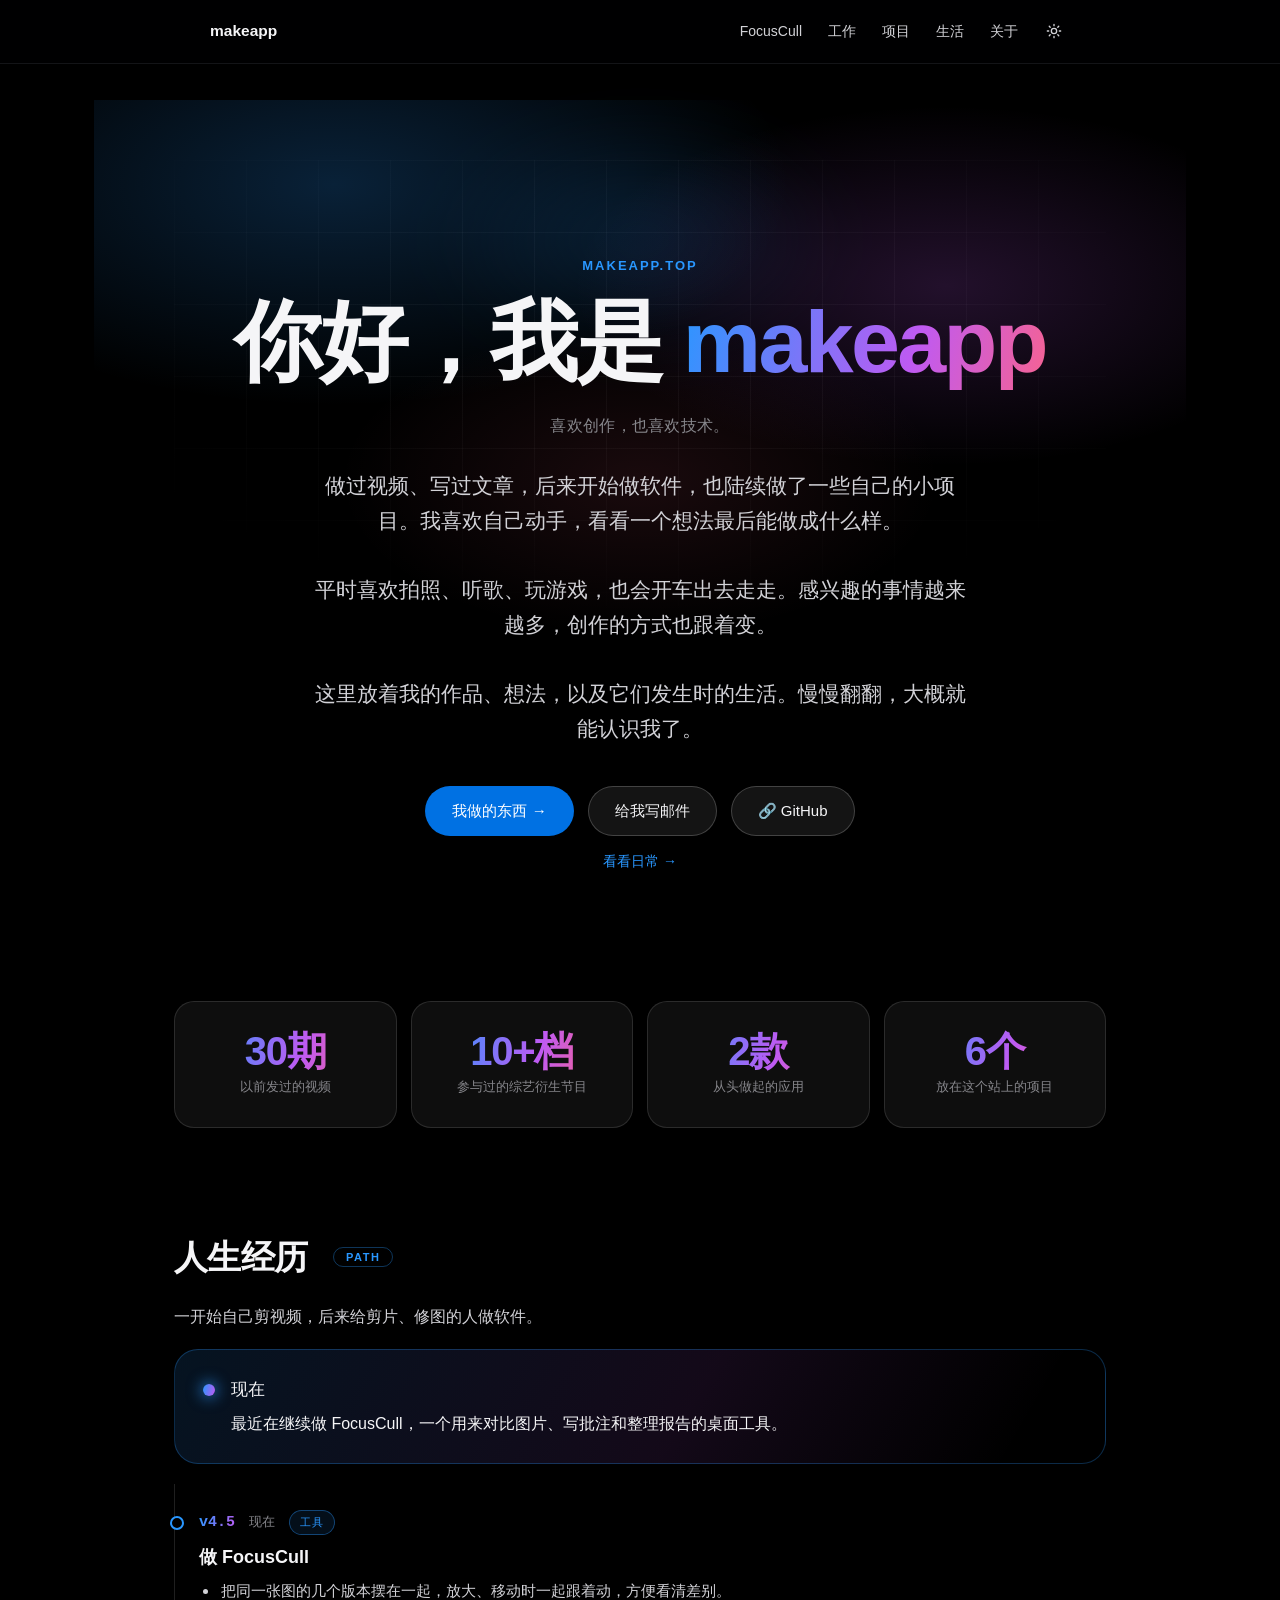
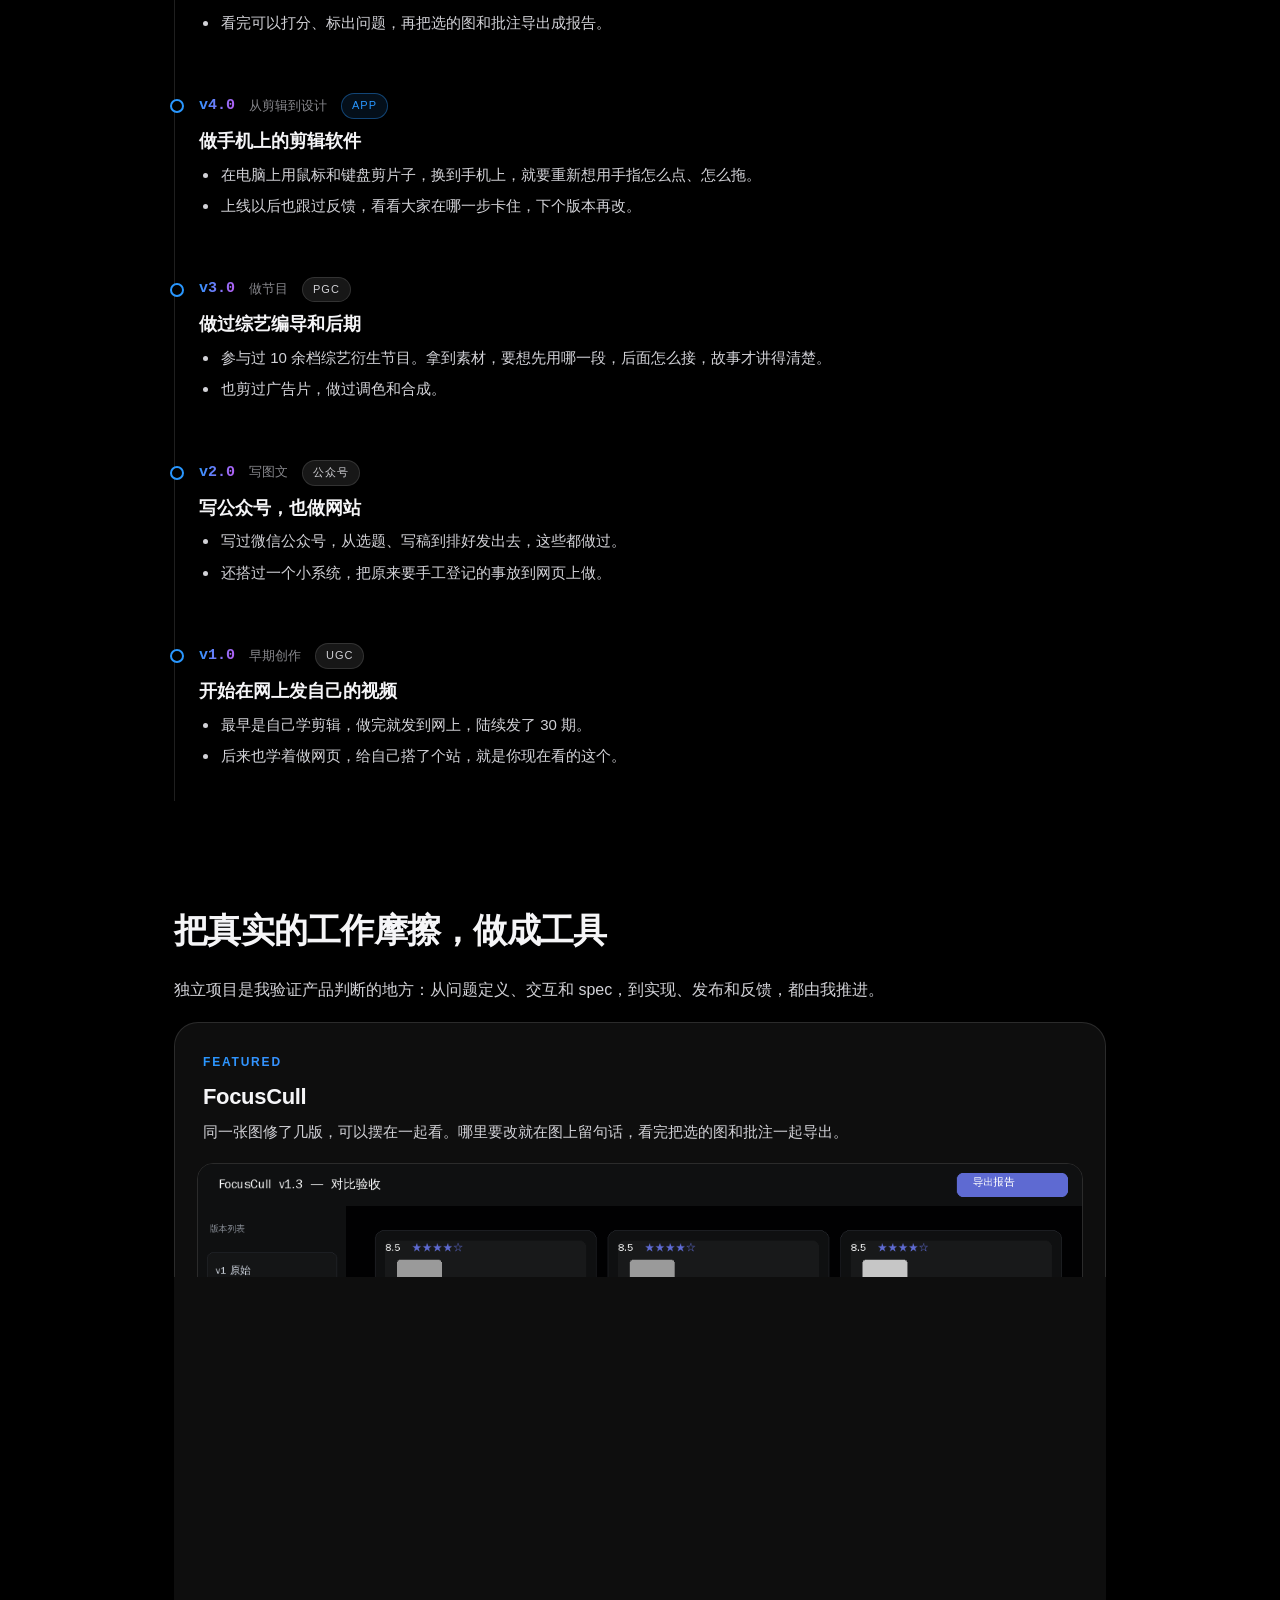
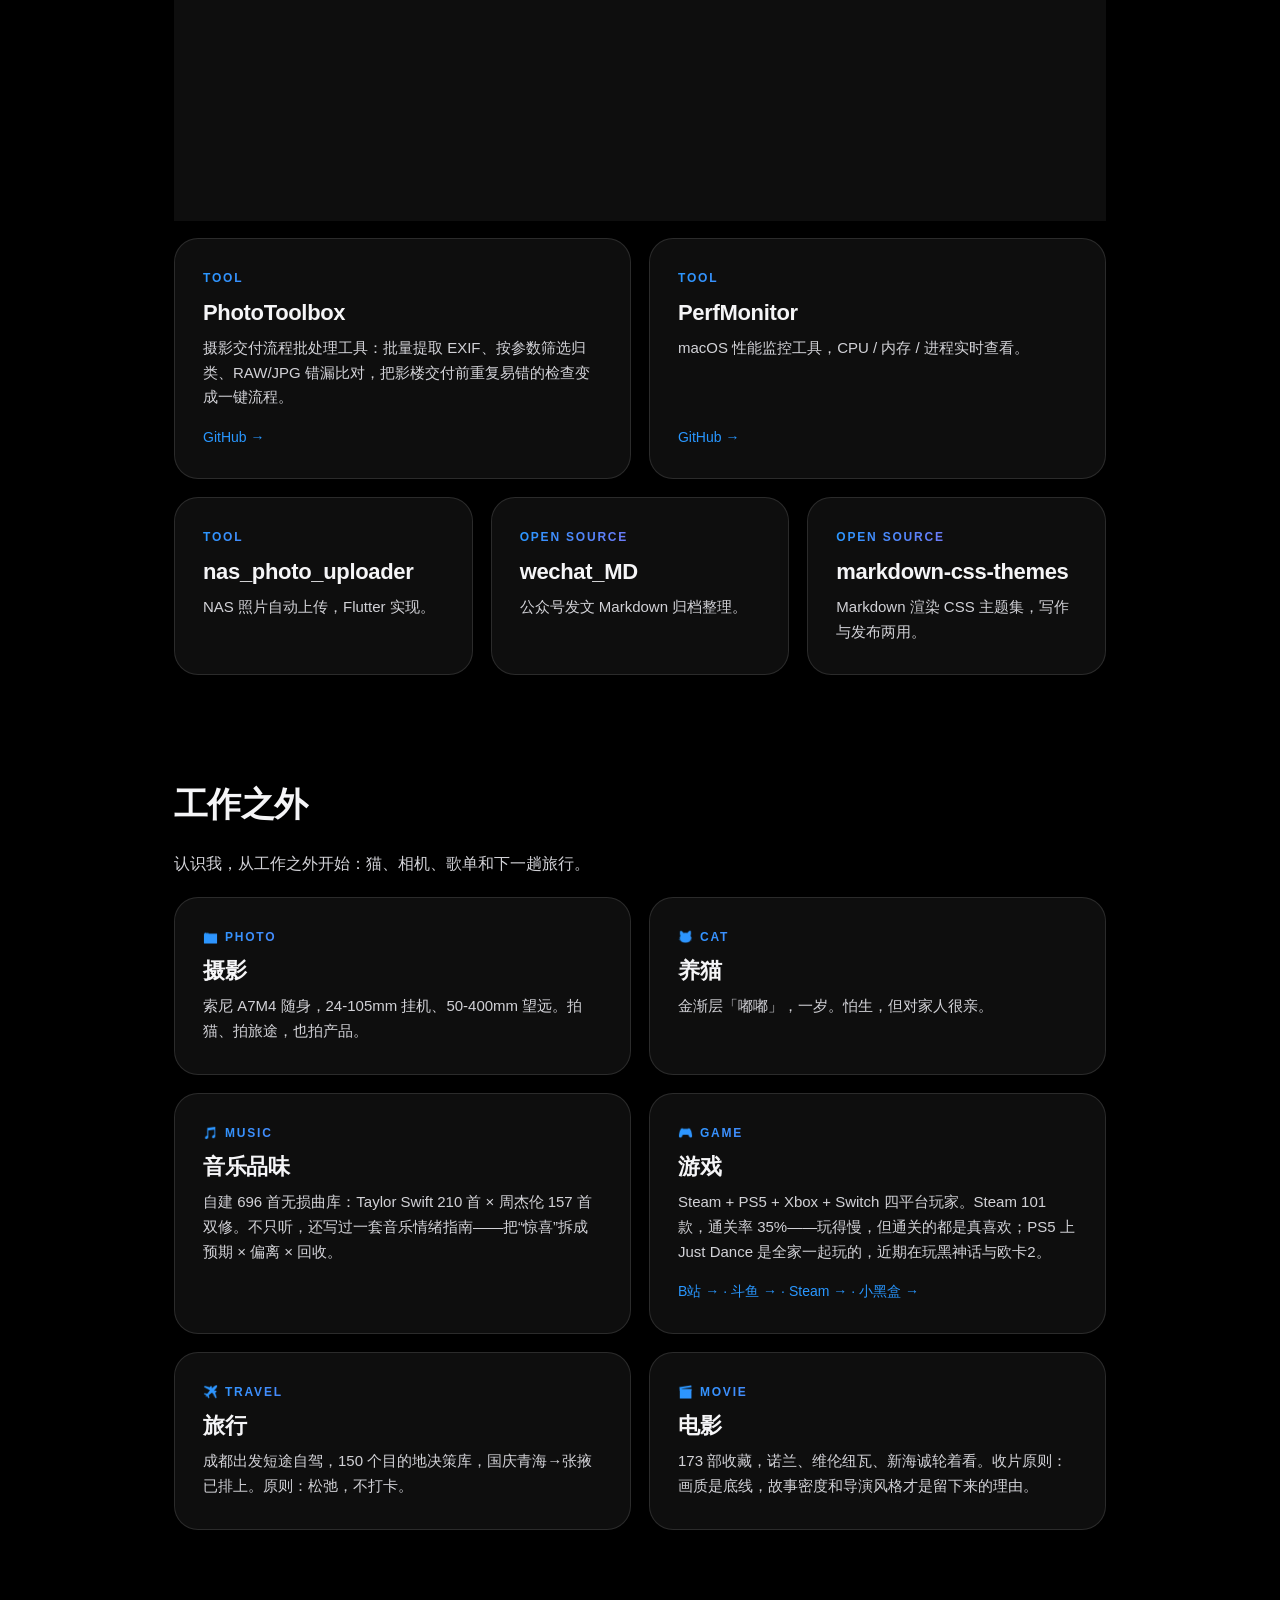
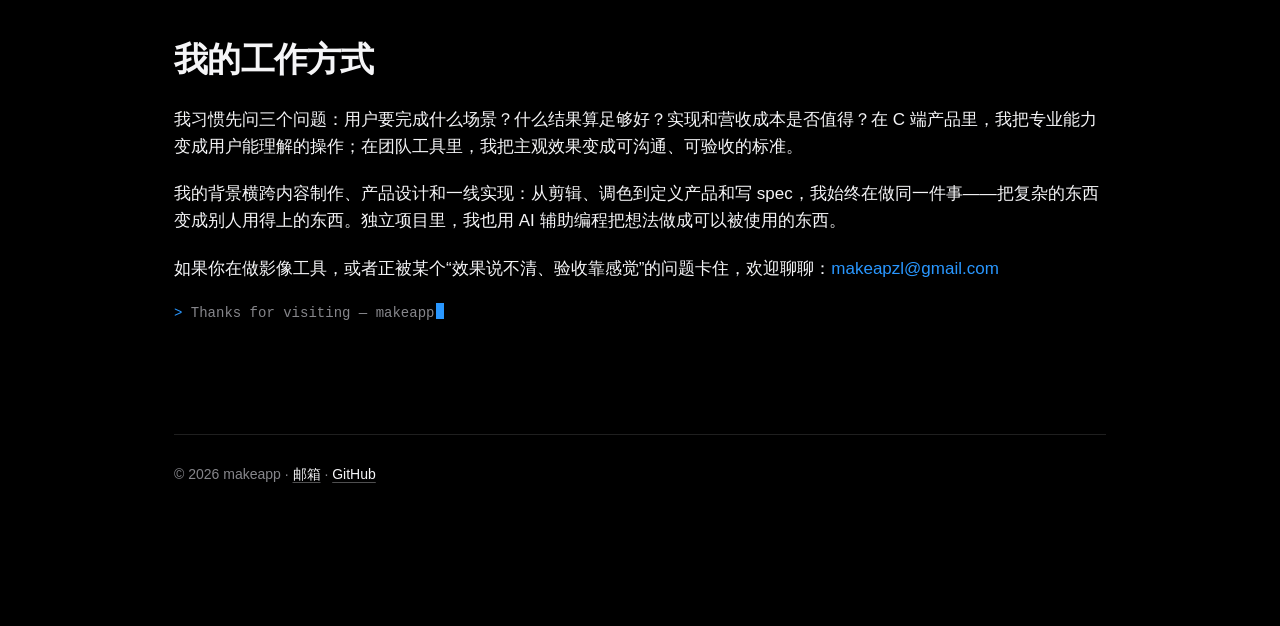
==== commit 4b9bf088: "Update personal homepage and FocusCull 1.5" ====
--- a/index.html
+++ b/index.html
@@ -3,8 +3,8 @@
 <head>
   <meta charset="UTF-8">
   <meta name="viewport" content="width=device-width, initial-scale=1.0">
-  <meta name="description" content="makeapp——影像工具产品经理与独立开发者。做过 Blurrr 移动端视频编辑、图灵精修 AI 修图，从 0 到 1 把复杂影像能力变成可用的产品。">
-  <title>makeapp · 影像工具产品经理</title>
+  <meta name="description" content="makeapp 自己搭的个人网站。放做过的小工具，也记听歌、拍照和平时感兴趣的事。">
+  <title>makeapp 的个人网站</title>
   <link rel="stylesheet" href="./site.css?v=7.2">
   <script src="./nav.js" defer></script>
   <script src="./effects.js" defer></script>
@@ -15,86 +15,83 @@
     <!-- ① Hero：你是谁 / 你能干嘛 / 怎么找你 -->
     <section id="hero" class="hero">
       <div class="hero-grid" aria-hidden="true"></div>
-      <p class="kicker">IMAGE TOOL PRODUCT MANAGER · INDEPENDENT DEVELOPER</p>
+      <p class="kicker">makeapp.top</p>
       <h1 data-tilt>你好，我是 <span class="accent">makeapp</span></h1>
-      <p class="meta">成都 · 本科 · 产品经理 5 年 · 后期编导 3 年</p>
-      <p class="intro">我做影像工具产品。<br>从 0 到 1 做过两款：移动端视频编辑 <strong>Blurrr</strong>，和 AI 修图产品 <strong>图灵精修</strong>。<br>我的工作不是把功能堆上去，而是把“效果好不好”“操作顺不顺”“值不值得做”变成可判断、可迭代的产品问题。<br>现在，我把这套方法继续用在 <strong>FocusCull</strong> 等独立工具上。</p>
+      <p class="meta">喜欢创作，也喜欢技术。</p>
+      <p class="intro">做过视频、写过文章，后来开始做软件，也陆续做了一些自己的小项目。我喜欢自己动手，看看一个想法最后能做成什么样。<br><br>平时喜欢拍照、听歌、玩游戏，也会开车出去走走。感兴趣的事情越来越多，创作的方式也跟着变。<br><br>这里放着我的作品、想法，以及它们发生时的生活。慢慢翻翻，大概就能认识我了。</p>
 
       <div class="contact-row">
-        <a class="contact-btn contact-btn--dark" href="#projects">独立开发的项目 →</a>
-        <a class="contact-btn contact-btn--light" href="mailto:makeapzl@gmail.com">联系我 / 谈合作</a>
+        <a class="contact-btn contact-btn--dark" href="#projects">我做的东西 →</a>
+        <a class="contact-btn contact-btn--light" href="mailto:makeapzl@gmail.com">给我写邮件</a>
         <a class="contact-btn contact-btn--light" href="https://github.com/makeaplo" target="_blank" rel="noreferrer">🔗 GitHub</a>
       </div>
-      <p class="small" style="margin-top:14px;">也想看看工作之外的我？<a href="#life" class="cl-link">去生活板块 →</a></p>
+      <p class="small" style="margin-top:14px;"><a href="#life" class="cl-link">看看日常 →</a></p>
     </section>
 
     <!-- ② 数据条：可验证的数字 -->
     <section class="statbar" aria-label="数据概览">
-      <div class="stat"><b>5年</b><span>产品经理经验</span></div>
-      <div class="stat"><b>2款</b><span>影像产品从 0 到 1</span></div>
-      <div class="stat"><b>35%</b><span>Blurrr 7 日留存</span></div>
-      <div class="stat"><b>$2,500+</b><span>Blurrr 日均收入</span></div>
+      <div class="stat"><b>30期</b><span>以前发过的视频</span></div>
+      <div class="stat"><b>10+档</b><span>参与过的综艺衍生节目</span></div>
+      <div class="stat"><b>2款</b><span>从头做起的应用</span></div>
+      <div class="stat"><b>6个</b><span>放在这个站上的项目</span></div>
     </section>
 
     <!-- ③ 工作经历：从内容到工具 -->
     <section id="work">
-      <h2>人生经历——从内容到工具 <span class="cl-badge">PATH</span></h2>
-      <p class="meta">先学会把内容做出来，再学会把复杂能力做成别人用得好的工具。</p>
+      <h2>人生经历 <span class="cl-badge">PATH</span></h2>
+      <p class="meta">一开始自己剪视频，后来给剪片、修图的人做软件。</p>
       <div class="cl-wrap">
         <div class="cl-now">
           <span class="cl-dot"></span>
           <div>
-            <span class="no">NOW · 现在进行时</span>
-            <p class="cl-now-text">在成都品果科技做影像工具产品，也把真实工作里的摩擦做成可以独立使用的工具。</p>
+            <span class="no">现在</span>
+            <p class="cl-now-text">最近在继续做 FocusCull，一个用来对比图片、写批注和整理报告的桌面工具。</p>
           </div>
         </div>
 
         <div class="cl-list">
           <div class="cl-item">
-            <div class="cl-head"><span class="cl-ver">v4.5</span><span class="cl-date">2025.1 – 至今</span><span class="cl-tag cl-tag--accent">DESKTOP</span></div>
-            <div class="cl-title">图灵精修 · AI 修图</div>
-            <ul class="cl-notes">
-              <li>主导 AI 修图产品从 0 到 1 上线，聚焦人像美化与调色，负责产品定义、迭代、验收和发布。</li>
-              <li>配套移动端「图灵闪传」构成影楼工作流：相机有线直连手机 → 手机无线传图到电脑 → 手机端发起修图指令（预设 / AIGC / 视频）。</li>
-              <li>把“好不好看”拆成一致性、工作效率、审美质量三个可评估维度——这套验收方法后来沉淀为 <strong>FocusCull</strong>。</li>
-            </ul>
-          </div>
-
-          <div class="cl-item">
-            <div class="cl-head"><span class="cl-ver">v4.0</span><span class="cl-date">2021.7 – 2025.1</span><span class="cl-tag cl-tag--accent">MOBILE</span></div>
-            <div class="cl-title">Blurrr · 移动端视频编辑</div>
-            <ul class="cl-notes">
-              <li>从 0 到 1 做专业级移动端视频编辑，把桌面级 AE 复杂能力拆成触摸屏上的直觉操作；7 日留存 35%，日均收入 $2,500+。</li>
-              <li>负责 iOS 专业剪辑功能调研、交互设计、迭代排期、发布和数据复盘。</li>
-              <li>同时负责和参与 Android 端用户激励与社媒传播。</li>
-            </ul>
-          </div>
-
-          <div class="cl-item">
-            <div class="cl-head"><span class="cl-ver">v3.0</span><span class="cl-date">2018.6 – 2021.4</span><span class="cl-tag">VIDEO</span></div>
-            <div class="cl-title">爱奇艺 / 条条是道 / 佳视影视 · 后期编导</div>
-            <ul class="cl-notes">
-              <li>爱奇艺综艺编导：参与《中国好声音 2018》《青春有你》《喜欢你我也是》《乐队的夏天》等 10 余档综艺衍生节目，播放过亿，《上新了·故宫》衍生节目进入同期 VIP 收益前十。</li>
-              <li>TVC 后期（重庆佳视影视）：负责广告片剪辑与调色，服务重庆江北机场、重庆邮电大学、重庆应急局等机构。</li>
-              <li>信息流广告后期（重庆条条是道）：负责头条系信息流广告的剪辑、调色和特效合成，服务华夏银行、长江汇、猪八戒等企业。</li>
-            </ul>
-          </div>
-
-          <div class="cl-item">
-            <div class="cl-head"><span class="cl-ver">v2.0</span><span class="cl-date">2014 – 2018</span><span class="cl-tag">OPERATE</span></div>
-            <div class="cl-title">教育经历 / 学生干部 · 重庆科技大学</div>
-            <ul class="cl-notes">
-              <li>本科期间担任学生干部，管理校内社团新媒体平台，3 个月吸纳并运营 3000+ 粉丝。</li>
-              <li>建立社团注册管理系统，推动学生组织官方网站上线，第一次完整经历“发现需求、组织资源、上线、看反馈”的小型产品闭环。</li>
-            </ul>
-          </div>
-
-          <div class="cl-item">
-            <div class="cl-head"><span class="cl-ver">v1.0</span><span class="cl-date">2012 起</span><span class="cl-tag">MAKER</span></div>
-            <div class="cl-title">个人媒体与网站制作 · makeapp 的起点</div>
-            <ul class="cl-notes">
-              <li>自学视频剪辑和网站制作，发布 30 期视频、累计点击 10 万+，曾为 <strong>AcFun 签约博主</strong>。</li>
-              <li>2015 年独立上线个人网站 makeapp.top，持续写作、维护和迭代到今天。</li>
+            <div class="cl-head"><span class="cl-ver">v4.5</span><span class="cl-date">现在</span><span class="cl-tag cl-tag--accent">工具</span></div>
+            <div class="cl-title">做 FocusCull</div>
+            <ul class="cl-notes">
+              <li>把同一张图的几个版本摆在一起，放大、移动时一起跟着动，方便看清差别。</li>
+              <li>看完可以打分、标出问题，再把选的图和批注导出成报告。</li>
+            </ul>
+          </div>
+
+          <div class="cl-item">
+            <div class="cl-head"><span class="cl-ver">v4.0</span><span class="cl-date">从剪辑到设计</span><span class="cl-tag cl-tag--accent">APP</span></div>
+            <div class="cl-title">做手机上的剪辑软件</div>
+            <ul class="cl-notes">
+              <li>在电脑上用鼠标和键盘剪片子，换到手机上，就要重新想用手指怎么点、怎么拖。</li>
+              <li>上线以后也跟过反馈，看看大家在哪一步卡住，下个版本再改。</li>
+            </ul>
+          </div>
+
+          <div class="cl-item">
+            <div class="cl-head"><span class="cl-ver">v3.0</span><span class="cl-date">做节目</span><span class="cl-tag">PGC</span></div>
+            <div class="cl-title">做过综艺编导和后期</div>
+            <ul class="cl-notes">
+              <li>参与过 10 余档综艺衍生节目。拿到素材，要想先用哪一段，后面怎么接，故事才讲得清楚。</li>
+              <li>也剪过广告片，做过调色和合成。</li>
+            </ul>
+          </div>
+
+          <div class="cl-item">
+            <div class="cl-head"><span class="cl-ver">v2.0</span><span class="cl-date">写图文</span><span class="cl-tag">公众号</span></div>
+            <div class="cl-title">写公众号，也做网站</div>
+            <ul class="cl-notes">
+              <li>写过微信公众号，从选题、写稿到排好发出去，这些都做过。</li>
+              <li>还搭过一个小系统，把原来要手工登记的事放到网页上做。</li>
+            </ul>
+          </div>
+
+          <div class="cl-item">
+            <div class="cl-head"><span class="cl-ver">v1.0</span><span class="cl-date">早期创作</span><span class="cl-tag">UGC</span></div>
+            <div class="cl-title">开始在网上发自己的视频</div>
+            <ul class="cl-notes">
+              <li>最早是自己学剪辑，做完就发到网上，陆续发了 30 期。</li>
+              <li>后来也学着做网页，给自己搭了个站，就是你现在看的这个。</li>
             </ul>
           </div>
 
@@ -112,9 +109,9 @@
         <a class="card card--wide" href="./focuscull/">
           <span class="no">FEATURED</span>
           <span class="t">FocusCull</span>
-          <p class="d">影像效果验收工具。把多版本对比、局部问题定位、评分与报告沉淀到一条流程里，解决“看到了差异，却说不清结论”的问题。</p>
-          <div class="card-media"><img src="./focuscull/focuscull-real.jpg" alt="FocusCull 1.4 真实运行界面：并列对比、版本选择和验收工具栏" loading="lazy"></div>
-          <span class="aud">v1.4 · Camera360 内部验收使用中 · 独立产品化中</span>
+          <p class="d">同一张图修了几版，可以摆在一起看。哪里要改就在图上留句话，看完把选的图和批注一起导出。</p>
+          <div class="card-media"><img src="./focuscull/focuscull-preview.png" alt="FocusCull 旧版界面示意图" loading="lazy"></div>
+          <span class="aud">v1.5 · 配图为旧版界面示意</span>
           <span class="go">查看详情 →</span>
         </a>
 
